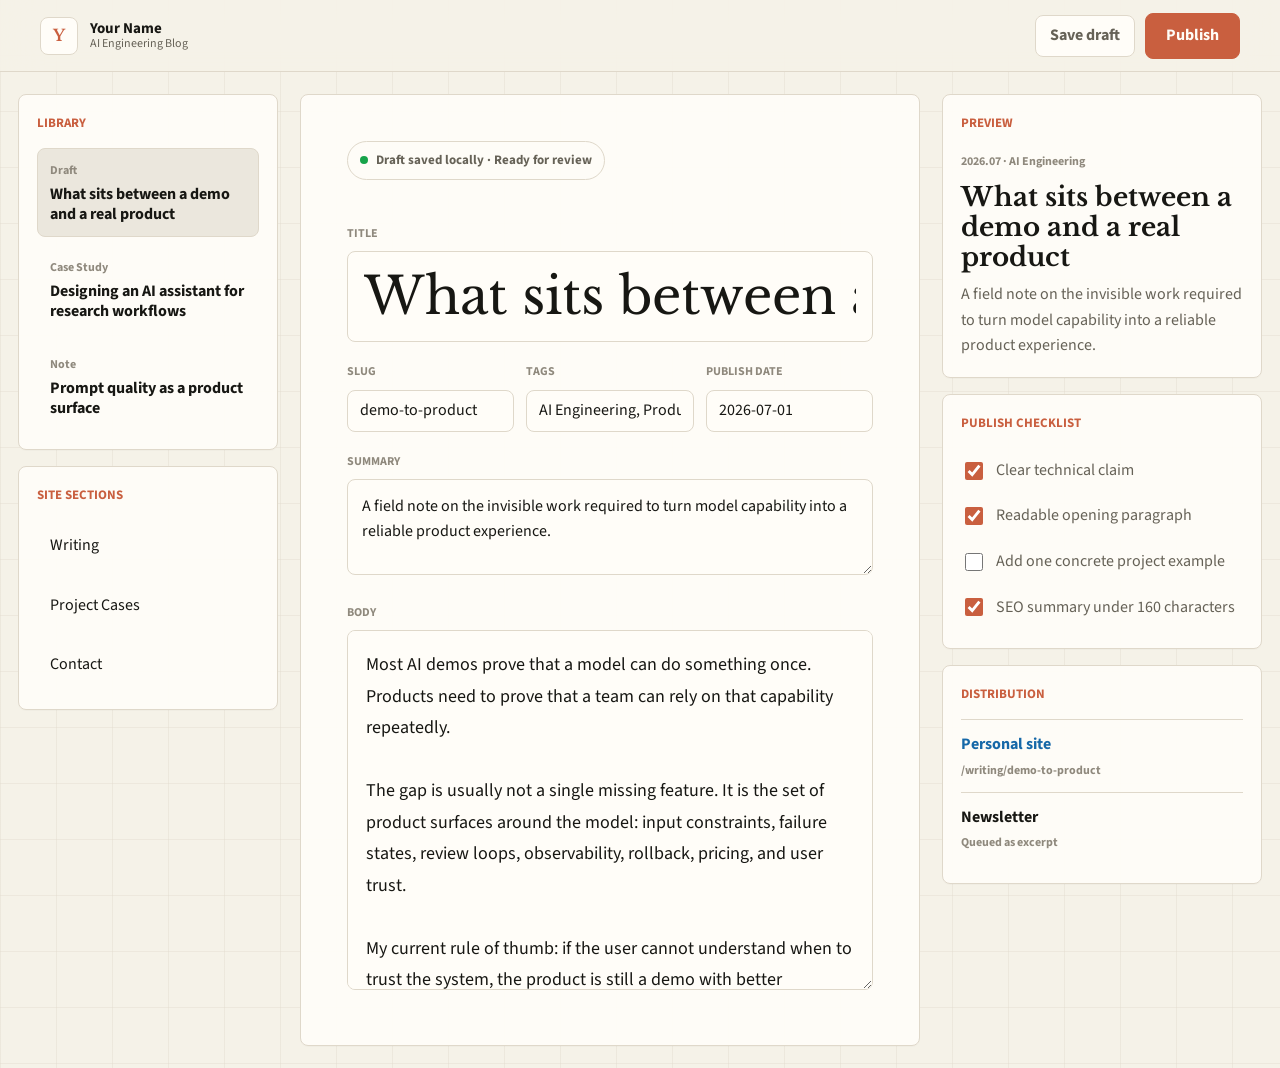
==== editor.html @ 2464685f "Publish personal website" ====
<!DOCTYPE html>
<html lang="en">
<head>
  <meta charset="UTF-8">
  <meta name="viewport" content="width=device-width, initial-scale=1.0">
  <title>Editor · Your Name</title>
  <meta name="description" content="Editing and publishing workspace for a personal AI engineering blog.">
  <link rel="preconnect" href="https://fonts.googleapis.com">
  <link rel="preconnect" href="https://fonts.gstatic.com" crossorigin>
  <link href="https://fonts.googleapis.com/css2?family=Libre+Baskerville:ital,wght@0,400;0,700;1,400&family=Source+Sans+3:wght@300;400;500;600;700&display=swap" rel="stylesheet">
  <link rel="stylesheet" href="assets/style.css">
  <link rel="stylesheet" href="assets/editor.css">
</head>
<body class="editor-body">
  <h1 class="sr-only">Content editor and publishing workspace</h1>
  <header class="editor-topbar">
    <a class="brand" href="index.html" aria-label="Back to site">
      <span class="brand-mark">Y</span>
      <span class="brand-copy">
        <strong>Your Name</strong>
        <span>AI Engineering Blog</span>
      </span>
    </a>
    <div class="editor-actions">
      <button class="text-button" id="saveDraft">Save draft</button>
      <button class="btn primary" id="publishButton">Publish</button>
    </div>
  </header>

  <main class="editor-shell">
    <aside class="editor-sidebar" aria-label="Content library">
      <div class="sidebar-block">
        <p class="eyebrow">Library</p>
        <button class="doc-item active">
          <span>Draft</span>
          <strong>What sits between a demo and a real product</strong>
        </button>
        <button class="doc-item">
          <span>Case Study</span>
          <strong>Designing an AI assistant for research workflows</strong>
        </button>
        <button class="doc-item">
          <span>Note</span>
          <strong>Prompt quality as a product surface</strong>
        </button>
      </div>
      <div class="sidebar-block">
        <p class="eyebrow">Site Sections</p>
        <a href="index.html#writing">Writing</a>
        <a href="index.html#cases">Project Cases</a>
        <a href="index.html#contact">Contact</a>
      </div>
    </aside>

    <section class="editor-main" aria-label="Post editor">
      <div class="editor-status">
        <span class="status-dot"></span>
        Draft saved locally · Ready for review
      </div>

      <label class="field-label" for="postTitle">Title</label>
      <input id="postTitle" class="title-input" value="What sits between a demo and a real product">

      <div class="meta-grid">
        <label>
          <span>Slug</span>
          <input value="demo-to-product">
        </label>
        <label>
          <span>Tags</span>
          <input value="AI Engineering, Product">
        </label>
        <label>
          <span>Publish Date</span>
          <input value="2026-07-01">
        </label>
      </div>

      <label class="field-label" for="summary">Summary</label>
      <textarea id="summary" class="summary-input">A field note on the invisible work required to turn model capability into a reliable product experience.</textarea>

      <label class="field-label" for="bodyCopy">Body</label>
      <textarea id="bodyCopy" class="body-input">Most AI demos prove that a model can do something once. Products need to prove that a team can rely on that capability repeatedly.

The gap is usually not a single missing feature. It is the set of product surfaces around the model: input constraints, failure states, review loops, observability, rollback, pricing, and user trust.

My current rule of thumb: if the user cannot understand when to trust the system, the product is still a demo with better packaging.</textarea>
    </section>

    <aside class="publish-panel" aria-label="Publishing panel">
      <section class="panel-card">
        <p class="eyebrow">Preview</p>
        <article class="mini-preview">
          <span>2026.07 · AI Engineering</span>
          <h2 id="previewTitle">What sits between a demo and a real product</h2>
          <p id="previewSummary">A field note on the invisible work required to turn model capability into a reliable product experience.</p>
        </article>
      </section>

      <section class="panel-card">
        <p class="eyebrow">Publish Checklist</p>
        <label class="check-row">
          <input type="checkbox" checked>
          <span>Clear technical claim</span>
        </label>
        <label class="check-row">
          <input type="checkbox" checked>
          <span>Readable opening paragraph</span>
        </label>
        <label class="check-row">
          <input type="checkbox">
          <span>Add one concrete project example</span>
        </label>
        <label class="check-row">
          <input type="checkbox" checked>
          <span>SEO summary under 160 characters</span>
        </label>
      </section>

      <section class="panel-card">
        <p class="eyebrow">Distribution</p>
        <div class="publish-target active">
          <strong>Personal site</strong>
          <span>/writing/demo-to-product</span>
        </div>
        <div class="publish-target">
          <strong>Newsletter</strong>
          <span>Queued as excerpt</span>
        </div>
      </section>
    </aside>
  </main>

  <div class="publish-toast" id="publishToast" role="status">
    Published to personal site preview.
  </div>

  <script src="assets/editor.js"></script>
</body>
</html>
---- assets/style.css ----
:root {
  --bg: #f5f2e8;
  --surface: #fffdf8;
  --surface-soft: #ebe7dd;
  --ink: #171713;
  --muted: #666257;
  --faint: #8f897d;
  --line: #dfd8ca;
  --accent: #c95f3f;
  --accent-2: #1668a8;
  --accent-3: #d39a2c;
  --shadow: 0 24px 80px rgba(38, 31, 20, 0.12);
  --radius: 8px;
  --font: "Source Sans 3", -apple-system, BlinkMacSystemFont, "Segoe UI", sans-serif;
  --serif: "Libre Baskerville", Georgia, serif;
}

[data-theme="dark"] {
  --bg: #111213;
  --surface: #191b1d;
  --surface-soft: #202327;
  --ink: #f1eee6;
  --muted: #b8b0a3;
  --faint: #817a70;
  --line: #30343a;
  --accent: #e37b59;
  --accent-2: #65b9f2;
  --accent-3: #e8b650;
  --shadow: 0 24px 80px rgba(0, 0, 0, 0.34);
}

* {
  box-sizing: border-box;
}

html {
  scroll-behavior: smooth;
}

body {
  margin: 0;
  min-width: 320px;
  background: var(--bg);
  color: var(--ink);
  font-family: var(--font);
  line-height: 1.6;
}

a {
  color: inherit;
  text-decoration: none;
}

img {
  display: block;
  max-width: 100%;
}

button {
  color: inherit;
  font: inherit;
}

.sr-only {
  position: absolute;
  width: 1px;
  height: 1px;
  padding: 0;
  margin: -1px;
  overflow: hidden;
  clip: rect(0, 0, 0, 0);
  white-space: nowrap;
  border: 0;
}

.navbar {
  position: fixed;
  z-index: 20;
  top: 0;
  left: 0;
  right: 0;
  display: flex;
  align-items: center;
  justify-content: space-between;
  height: 72px;
  padding: 0 clamp(18px, 5vw, 56px);
  background: color-mix(in srgb, var(--bg) 82%, transparent);
  border-bottom: 1px solid transparent;
  backdrop-filter: blur(18px);
  transition: border-color 180ms ease, height 180ms ease;
}

.navbar.scrolled {
  height: 62px;
  border-bottom-color: var(--line);
}

.brand {
  display: inline-flex;
  align-items: center;
  gap: 12px;
}

.brand-mark {
  display: grid;
  width: 38px;
  height: 38px;
  place-items: center;
  border: 1px solid var(--line);
  border-radius: var(--radius);
  background: var(--surface);
  color: var(--accent);
  font-family: var(--serif);
  font-weight: 700;
}

.brand-copy {
  display: grid;
  line-height: 1.1;
}

.brand-copy strong {
  font-size: 15px;
}

.brand-copy span {
  color: var(--muted);
  font-size: 12px;
}

.nav-links {
  display: flex;
  align-items: center;
  gap: 6px;
}

.nav-links a,
.theme-toggle {
  min-height: 36px;
  padding: 8px 12px;
  border: 1px solid transparent;
  border-radius: var(--radius);
  background: transparent;
  color: var(--muted);
  font-size: 14px;
}

.nav-links a:hover,
.theme-toggle:hover {
  border-color: var(--line);
  color: var(--ink);
}

.theme-toggle {
  width: 38px;
}

.nav-toggle {
  display: none;
  width: 40px;
  height: 40px;
  padding: 9px;
  border: 1px solid var(--line);
  border-radius: var(--radius);
  background: var(--surface);
}

.nav-toggle span {
  display: block;
  height: 2px;
  margin: 5px 0;
  background: var(--ink);
}

.hero {
  position: relative;
  display: grid;
  grid-template-columns: minmax(0, 1fr) minmax(320px, 430px);
  gap: clamp(36px, 7vw, 92px);
  align-items: center;
  min-height: 100svh;
  padding: 120px clamp(22px, 7vw, 92px) 64px;
  overflow: hidden;
}

.hero-bg {
  position: absolute;
  inset: 0;
  z-index: -1;
  background:
    radial-gradient(circle at 20% 12%, color-mix(in srgb, var(--accent-2) 18%, transparent), transparent 30%),
    radial-gradient(circle at 83% 22%, color-mix(in srgb, var(--accent) 22%, transparent), transparent 26%),
    linear-gradient(90deg, color-mix(in srgb, var(--line) 34%, transparent) 1px, transparent 1px),
    linear-gradient(0deg, color-mix(in srgb, var(--line) 34%, transparent) 1px, transparent 1px);
  background-size: auto, auto, 64px 64px, 64px 64px;
  mask-image: linear-gradient(to bottom, #000 58%, transparent);
}

.hero-content {
  max-width: 790px;
}

.eyebrow {
  margin: 0 0 14px;
  color: var(--accent);
  font-size: 13px;
  font-weight: 700;
  letter-spacing: 0;
  text-transform: uppercase;
}

.hero h1 {
  margin: 0;
  font-family: var(--serif);
  font-size: clamp(48px, 8vw, 96px);
  line-height: 1.04;
  letter-spacing: 0;
}

.hero h1 span {
  color: var(--accent);
  font-style: italic;
}

.hero-lead {
  max-width: 650px;
  margin: 28px 0 0;
  color: var(--muted);
  font-size: clamp(18px, 2.1vw, 23px);
}

.hero-actions {
  display: flex;
  flex-wrap: wrap;
  gap: 12px;
  margin-top: 34px;
}

.btn {
  display: inline-flex;
  align-items: center;
  justify-content: center;
  min-height: 46px;
  padding: 0 20px;
  border: 1px solid var(--line);
  border-radius: var(--radius);
  font-weight: 700;
}

.btn.primary {
  border-color: var(--accent);
  background: var(--accent);
  color: #fffdf8;
}

.btn.secondary {
  background: var(--surface);
}

.hero-card {
  position: relative;
  border: 1px solid var(--line);
  border-radius: var(--radius);
  background: var(--surface);
  box-shadow: var(--shadow);
  overflow: hidden;
}

.hero-card img {
  aspect-ratio: 1;
  width: 100%;
  object-fit: cover;
}

.signal-card {
  position: absolute;
  left: 16px;
  right: 16px;
  bottom: 16px;
  display: grid;
  gap: 4px;
  padding: 14px;
  border: 1px solid rgba(255, 255, 255, 0.18);
  border-radius: var(--radius);
  background: rgba(15, 17, 19, 0.72);
  color: #fff;
  backdrop-filter: blur(12px);
}

.signal-card span {
  color: #efb45f;
  font-size: 12px;
  font-weight: 700;
}

.signal-card strong {
  font-size: 15px;
  line-height: 1.35;
}

.section {
  padding: 108px 0;
}

.muted {
  background: var(--surface-soft);
}

.container {
  width: min(1120px, calc(100% - 44px));
  margin: 0 auto;
}

.section-head {
  max-width: 720px;
  margin-bottom: 42px;
}

.section-head h2,
.contact h2 {
  margin: 0;
  font-family: var(--serif);
  font-size: clamp(32px, 4.6vw, 56px);
  line-height: 1.12;
  letter-spacing: 0;
}

.section-head p:last-child {
  margin: 14px 0 0;
  color: var(--muted);
  font-size: 18px;
}

.view-list {
  border-top: 1px solid var(--line);
}

.view-item {
  border-bottom: 1px solid var(--line);
}

.view-head {
  display: grid;
  grid-template-columns: 54px minmax(0, 1fr) auto;
  align-items: center;
  gap: 16px;
  width: 100%;
  padding: 24px 0;
  border: 0;
  background: transparent;
  text-align: left;
}

.view-num {
  color: var(--accent);
  font-family: var(--serif);
  font-size: 20px;
}

.view-head strong {
  font-size: clamp(19px, 2.4vw, 27px);
  line-height: 1.28;
}

.view-tag,
.post-row > span,
.work-type {
  border: 1px solid var(--line);
  border-radius: 999px;
  padding: 4px 10px;
  color: var(--muted);
  font-size: 12px;
  font-weight: 700;
  white-space: nowrap;
}

.view-body {
  display: grid;
  grid-template-rows: 0fr;
  transition: grid-template-rows 220ms ease;
}

.view-body p {
  min-height: 0;
  margin: 0;
  overflow: hidden;
  color: var(--muted);
  font-size: 17px;
}

.view-item.open .view-body {
  grid-template-rows: 1fr;
  padding-bottom: 24px;
}

.writing-list {
  border: 1px solid var(--line);
  border-radius: var(--radius);
  background: var(--surface);
  overflow: hidden;
}

.post-row {
  display: grid;
  grid-template-columns: 92px minmax(0, 1fr) auto;
  gap: 20px;
  align-items: start;
  padding: 22px;
  border-bottom: 1px solid var(--line);
}

.post-row:last-child {
  border-bottom: 0;
}

.post-row:hover {
  background: color-mix(in srgb, var(--accent) 7%, transparent);
}

.post-row time {
  color: var(--faint);
  font-family: var(--serif);
  font-size: 14px;
}

.post-row strong {
  display: block;
  font-size: 20px;
  line-height: 1.3;
}

.post-row p {
  margin: 8px 0 0;
  color: var(--muted);
}

.works-grid {
  display: grid;
  grid-template-columns: repeat(3, minmax(0, 1fr));
  gap: 18px;
}

.work-card {
  min-height: 260px;
  padding: 24px;
  border: 1px solid var(--line);
  border-radius: var(--radius);
  background: var(--surface);
  box-shadow: 0 1px 0 rgba(0, 0, 0, 0.02);
}

.work-card h3 {
  margin: 22px 0 10px;
  font-size: 24px;
  line-height: 1.2;
}

.work-card p {
  margin: 0;
  color: var(--muted);
}

.work-card a {
  display: inline-flex;
  margin-top: 28px;
  color: var(--accent-2);
  font-weight: 700;
}

.case-timeline {
  display: grid;
  gap: 18px;
}

.case-timeline article {
  display: grid;
  grid-template-columns: 110px minmax(0, 1fr);
  gap: 24px;
  padding: 26px 0;
  border-top: 1px solid var(--line);
}

.case-timeline time {
  color: var(--accent);
  font-family: var(--serif);
  font-weight: 700;
}

.case-timeline h3 {
  margin: 0;
  font-size: clamp(22px, 3vw, 34px);
  line-height: 1.2;
}

.case-timeline p {
  grid-column: 2;
  margin: -12px 0 0;
  color: var(--muted);
}

.contact {
  padding: 108px 0;
  background: #111213;
  color: #f6f0e8;
}

.contact-inner {
  display: grid;
  gap: 26px;
}

.contact h2 {
  max-width: 850px;
}

.contact-links {
  display: flex;
  flex-wrap: wrap;
  gap: 12px;
}

.contact-links a {
  padding: 12px 16px;
  border: 1px solid rgba(255, 255, 255, 0.18);
  border-radius: var(--radius);
  color: #f6f0e8;
}

.reveal {
  opacity: 0;
  transform: translateY(18px);
  transition: opacity 520ms ease, transform 520ms ease;
}

.reveal.visible {
  opacity: 1;
  transform: translateY(0);
}

.delay-1 {
  transition-delay: 90ms;
}

.delay-2 {
  transition-delay: 180ms;
}

@media (max-width: 880px) {
  .nav-toggle {
    display: block;
  }

  .nav-links {
    position: absolute;
    top: 68px;
    left: 18px;
    right: 18px;
    display: none;
    flex-direction: column;
    align-items: stretch;
    padding: 10px;
    border: 1px solid var(--line);
    border-radius: var(--radius);
    background: var(--surface);
    box-shadow: var(--shadow);
  }

  .nav-links.open {
    display: flex;
  }

  .nav-links a,
  .theme-toggle {
    width: 100%;
    text-align: left;
  }

  .hero {
    grid-template-columns: 1fr;
    min-height: auto;
    padding-top: 112px;
  }

  .hero-card {
    max-width: 460px;
  }

  .works-grid {
    grid-template-columns: 1fr;
  }
}

@media (max-width: 620px) {
  .brand-copy span {
    display: none;
  }

  .section {
    padding: 78px 0;
  }

  .view-head,
  .post-row,
  .case-timeline article {
    grid-template-columns: 1fr;
    gap: 10px;
  }

  .case-timeline p {
    grid-column: auto;
    margin-top: 0;
  }

  .view-tag,
  .post-row > span {
    width: fit-content;
  }
}
---- assets/editor.css ----
.editor-body {
  min-height: 100vh;
  background:
    linear-gradient(90deg, color-mix(in srgb, var(--line) 38%, transparent) 1px, transparent 1px),
    linear-gradient(0deg, color-mix(in srgb, var(--line) 38%, transparent) 1px, transparent 1px),
    var(--bg);
  background-size: 56px 56px;
}

.editor-topbar {
  position: sticky;
  top: 0;
  z-index: 10;
  display: flex;
  align-items: center;
  justify-content: space-between;
  gap: 18px;
  height: 72px;
  padding: 0 clamp(18px, 4vw, 40px);
  border-bottom: 1px solid var(--line);
  background: color-mix(in srgb, var(--bg) 88%, transparent);
  backdrop-filter: blur(18px);
}

.editor-actions {
  display: flex;
  align-items: center;
  gap: 10px;
}

.text-button {
  min-height: 42px;
  padding: 0 14px;
  border: 1px solid var(--line);
  border-radius: var(--radius);
  background: var(--surface);
  color: var(--muted);
  font-weight: 700;
}

.editor-shell {
  display: grid;
  grid-template-columns: 260px minmax(0, 1fr) 320px;
  gap: 22px;
  width: min(1440px, calc(100% - 36px));
  margin: 22px auto;
}

.editor-sidebar,
.publish-panel {
  display: grid;
  align-content: start;
  gap: 16px;
}

.sidebar-block,
.panel-card,
.editor-main {
  border: 1px solid var(--line);
  border-radius: var(--radius);
  background: color-mix(in srgb, var(--surface) 94%, transparent);
  box-shadow: 0 1px 0 rgba(0, 0, 0, 0.02);
}

.sidebar-block,
.panel-card {
  padding: 18px;
}

.sidebar-block a,
.doc-item {
  display: grid;
  width: 100%;
  gap: 4px;
  margin-top: 8px;
  padding: 12px;
  border: 1px solid transparent;
  border-radius: var(--radius);
  background: transparent;
  text-align: left;
}

.doc-item.active,
.doc-item:hover,
.sidebar-block a:hover {
  border-color: var(--line);
  background: var(--surface-soft);
}

.doc-item span,
.publish-target span,
.mini-preview span {
  color: var(--faint);
  font-size: 12px;
  font-weight: 700;
}

.doc-item strong {
  line-height: 1.25;
}

.editor-main {
  min-height: calc(100vh - 116px);
  padding: clamp(22px, 4vw, 46px);
}

.editor-status {
  display: inline-flex;
  align-items: center;
  gap: 8px;
  margin-bottom: 24px;
  padding: 8px 12px;
  border: 1px solid var(--line);
  border-radius: 999px;
  color: var(--muted);
  font-size: 13px;
  font-weight: 700;
}

.status-dot {
  width: 8px;
  height: 8px;
  border-radius: 50%;
  background: #16a34a;
}

.field-label,
.meta-grid span {
  display: block;
  margin: 20px 0 8px;
  color: var(--faint);
  font-size: 12px;
  font-weight: 700;
  text-transform: uppercase;
}

.title-input,
.summary-input,
.body-input,
.meta-grid input {
  width: 100%;
  border: 1px solid var(--line);
  border-radius: var(--radius);
  background: var(--surface);
  color: var(--ink);
  font: inherit;
}

.title-input {
  padding: 16px;
  font-family: var(--serif);
  font-size: clamp(30px, 4vw, 52px);
  line-height: 1.12;
}

.summary-input {
  min-height: 96px;
  padding: 14px;
  resize: vertical;
}

.body-input {
  min-height: 360px;
  padding: 18px;
  resize: vertical;
  font-size: 18px;
  line-height: 1.75;
}

.meta-grid {
  display: grid;
  grid-template-columns: repeat(3, minmax(0, 1fr));
  gap: 12px;
}

.meta-grid input {
  min-height: 42px;
  padding: 0 12px;
}

.mini-preview h2 {
  margin: 10px 0;
  font-family: var(--serif);
  font-size: 26px;
  line-height: 1.14;
}

.mini-preview p {
  margin: 0;
  color: var(--muted);
}

.check-row {
  display: flex;
  align-items: center;
  gap: 10px;
  padding: 10px 0;
  color: var(--muted);
}

.check-row input {
  width: 18px;
  height: 18px;
  accent-color: var(--accent);
}

.publish-target {
  display: grid;
  gap: 3px;
  padding: 12px 0;
  border-top: 1px solid var(--line);
}

.publish-target.active strong {
  color: var(--accent-2);
}

.publish-toast {
  position: fixed;
  right: 24px;
  bottom: 24px;
  transform: translateY(18px);
  opacity: 0;
  padding: 14px 16px;
  border: 1px solid var(--line);
  border-radius: var(--radius);
  background: #111213;
  color: #fffdf8;
  box-shadow: var(--shadow);
  transition: opacity 180ms ease, transform 180ms ease;
  pointer-events: none;
}

.publish-toast.show {
  transform: translateY(0);
  opacity: 1;
}

@media (max-width: 1080px) {
  .editor-shell {
    grid-template-columns: 220px minmax(0, 1fr);
  }

  .publish-panel {
    grid-column: 1 / -1;
    grid-template-columns: repeat(3, minmax(0, 1fr));
  }
}

@media (max-width: 760px) {
  .editor-topbar {
    align-items: flex-start;
    height: auto;
    padding-top: 14px;
    padding-bottom: 14px;
    flex-direction: column;
  }

  .editor-shell,
  .publish-panel,
  .meta-grid {
    grid-template-columns: 1fr;
  }

  .editor-sidebar {
    order: 2;
  }

  .editor-main {
    min-height: auto;
  }
}
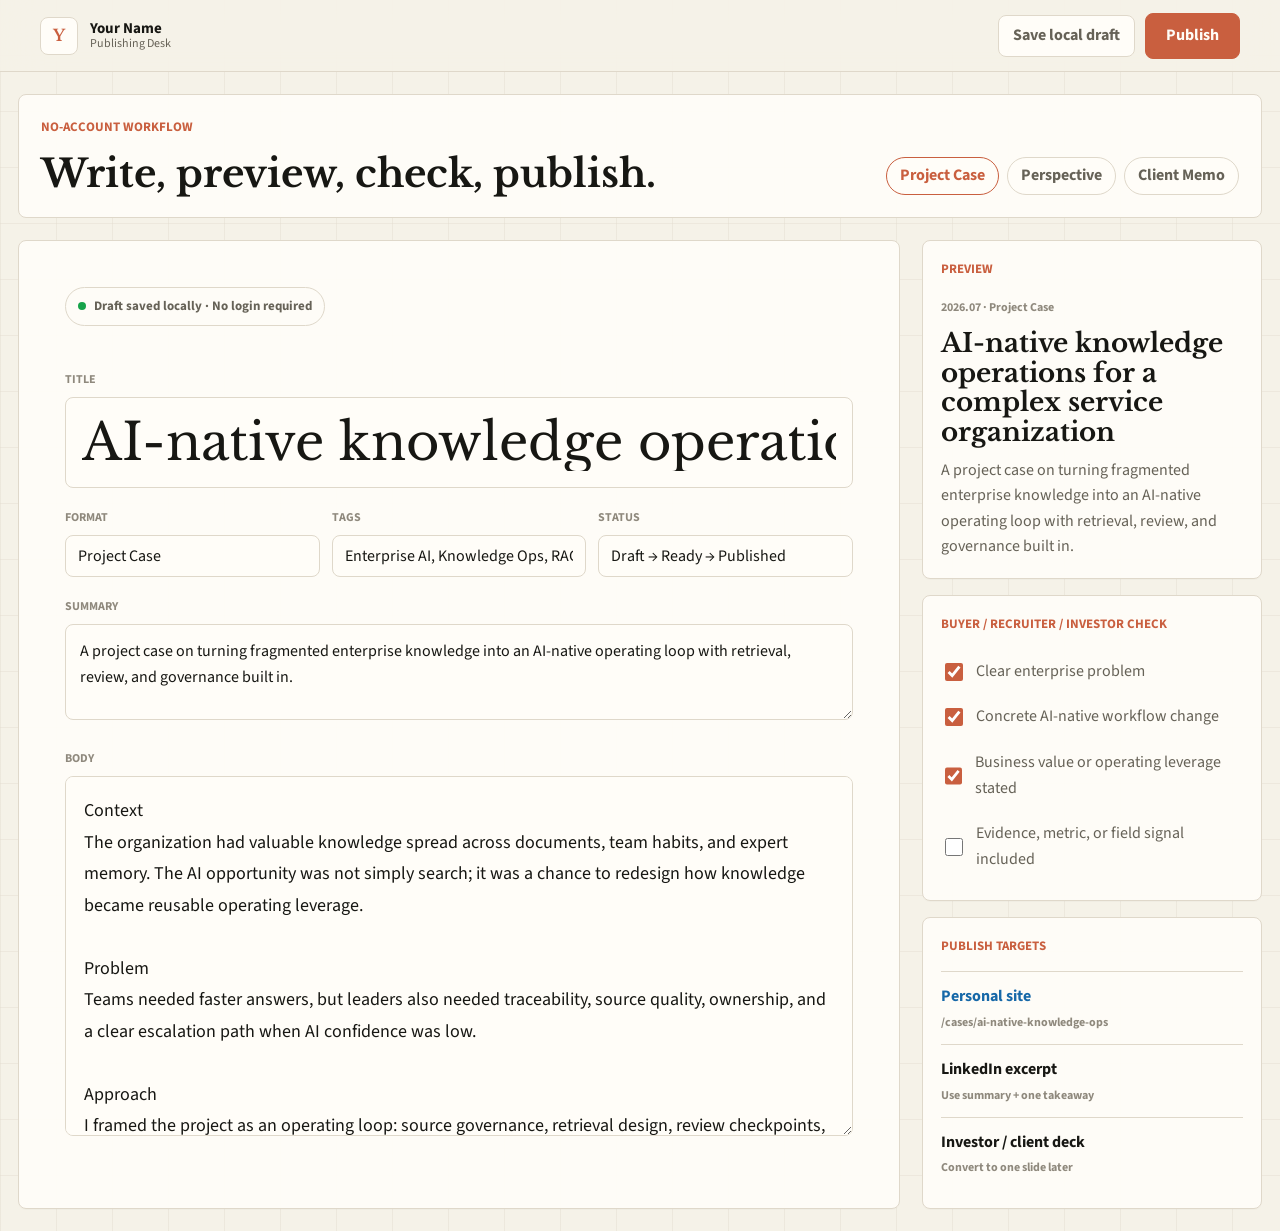
==== commit 82d146fb: "Refocus site on enterprise AI transformation" ====
--- a/editor.html
+++ b/editor.html
@@ -3,8 +3,8 @@
 <head>
   <meta charset="UTF-8">
   <meta name="viewport" content="width=device-width, initial-scale=1.0">
-  <title>Editor · Your Name</title>
-  <meta name="description" content="Editing and publishing workspace for a personal AI engineering blog.">
+  <title>Publishing Desk · Your Name</title>
+  <meta name="description" content="A lightweight publishing desk for enterprise AI-native transformation essays and project cases.">
   <link rel="preconnect" href="https://fonts.googleapis.com">
   <link rel="preconnect" href="https://fonts.gstatic.com" crossorigin>
   <link href="https://fonts.googleapis.com/css2?family=Libre+Baskerville:ital,wght@0,400;0,700;1,400&family=Source+Sans+3:wght@300;400;500;600;700&display=swap" rel="stylesheet">
@@ -18,114 +18,112 @@
       <span class="brand-mark">Y</span>
       <span class="brand-copy">
         <strong>Your Name</strong>
-        <span>AI Engineering Blog</span>
+        <span>Publishing Desk</span>
       </span>
     </a>
     <div class="editor-actions">
-      <button class="text-button" id="saveDraft">Save draft</button>
+      <button class="text-button" id="saveDraft">Save local draft</button>
       <button class="btn primary" id="publishButton">Publish</button>
     </div>
   </header>
 
-  <main class="editor-shell">
-    <aside class="editor-sidebar" aria-label="Content library">
-      <div class="sidebar-block">
-        <p class="eyebrow">Library</p>
-        <button class="doc-item active">
-          <span>Draft</span>
-          <strong>What sits between a demo and a real product</strong>
-        </button>
-        <button class="doc-item">
-          <span>Case Study</span>
-          <strong>Designing an AI assistant for research workflows</strong>
-        </button>
-        <button class="doc-item">
-          <span>Note</span>
-          <strong>Prompt quality as a product surface</strong>
-        </button>
+  <main class="editor-shell editor-shell--simple">
+    <section class="template-bar" aria-label="Writing templates">
+      <div>
+        <p class="eyebrow">No-account workflow</p>
+        <h2>Write, preview, check, publish.</h2>
       </div>
-      <div class="sidebar-block">
-        <p class="eyebrow">Site Sections</p>
-        <a href="index.html#writing">Writing</a>
-        <a href="index.html#cases">Project Cases</a>
-        <a href="index.html#contact">Contact</a>
+      <div class="template-actions">
+        <button class="template-chip active" data-template="case">Project Case</button>
+        <button class="template-chip" data-template="perspective">Perspective</button>
+        <button class="template-chip" data-template="memo">Client Memo</button>
       </div>
-    </aside>
+    </section>
 
     <section class="editor-main" aria-label="Post editor">
       <div class="editor-status">
         <span class="status-dot"></span>
-        Draft saved locally · Ready for review
+        Draft saved locally · No login required
       </div>
 
       <label class="field-label" for="postTitle">Title</label>
-      <input id="postTitle" class="title-input" value="What sits between a demo and a real product">
+      <input id="postTitle" class="title-input" value="AI-native knowledge operations for a complex service organization">
 
       <div class="meta-grid">
         <label>
-          <span>Slug</span>
-          <input value="demo-to-product">
+          <span>Format</span>
+          <input id="formatInput" value="Project Case">
         </label>
         <label>
           <span>Tags</span>
-          <input value="AI Engineering, Product">
+          <input id="tagsInput" value="Enterprise AI, Knowledge Ops, RAG">
         </label>
         <label>
-          <span>Publish Date</span>
-          <input value="2026-07-01">
+          <span>Status</span>
+          <input id="statusInput" value="Draft → Ready → Published">
         </label>
       </div>
 
       <label class="field-label" for="summary">Summary</label>
-      <textarea id="summary" class="summary-input">A field note on the invisible work required to turn model capability into a reliable product experience.</textarea>
+      <textarea id="summary" class="summary-input">A project case on turning fragmented enterprise knowledge into an AI-native operating loop with retrieval, review, and governance built in.</textarea>
 
       <label class="field-label" for="bodyCopy">Body</label>
-      <textarea id="bodyCopy" class="body-input">Most AI demos prove that a model can do something once. Products need to prove that a team can rely on that capability repeatedly.
+      <textarea id="bodyCopy" class="body-input">Context
+The organization had valuable knowledge spread across documents, team habits, and expert memory. The AI opportunity was not simply search; it was a chance to redesign how knowledge became reusable operating leverage.
 
-The gap is usually not a single missing feature. It is the set of product surfaces around the model: input constraints, failure states, review loops, observability, rollback, pricing, and user trust.
+Problem
+Teams needed faster answers, but leaders also needed traceability, source quality, ownership, and a clear escalation path when AI confidence was low.
 
-My current rule of thumb: if the user cannot understand when to trust the system, the product is still a demo with better packaging.</textarea>
+Approach
+I framed the project as an operating loop: source governance, retrieval design, review checkpoints, feedback capture, and adoption measurement.
+
+Takeaway
+Enterprise AI-native transformation works when the system changes how decisions flow, not just how information is retrieved.</textarea>
     </section>
 
     <aside class="publish-panel" aria-label="Publishing panel">
       <section class="panel-card">
         <p class="eyebrow">Preview</p>
         <article class="mini-preview">
-          <span>2026.07 · AI Engineering</span>
-          <h2 id="previewTitle">What sits between a demo and a real product</h2>
-          <p id="previewSummary">A field note on the invisible work required to turn model capability into a reliable product experience.</p>
+          <span id="previewMeta">2026.07 · Project Case</span>
+          <h2 id="previewTitle">AI-native knowledge operations for a complex service organization</h2>
+          <p id="previewSummary">A project case on turning fragmented enterprise knowledge into an AI-native operating loop with retrieval, review, and governance built in.</p>
         </article>
       </section>
 
       <section class="panel-card">
-        <p class="eyebrow">Publish Checklist</p>
+        <p class="eyebrow">Buyer / Recruiter / Investor Check</p>
         <label class="check-row">
           <input type="checkbox" checked>
-          <span>Clear technical claim</span>
+          <span>Clear enterprise problem</span>
         </label>
         <label class="check-row">
           <input type="checkbox" checked>
-          <span>Readable opening paragraph</span>
+          <span>Concrete AI-native workflow change</span>
+        </label>
+        <label class="check-row">
+          <input type="checkbox" checked>
+          <span>Business value or operating leverage stated</span>
         </label>
         <label class="check-row">
           <input type="checkbox">
-          <span>Add one concrete project example</span>
-        </label>
-        <label class="check-row">
-          <input type="checkbox" checked>
-          <span>SEO summary under 160 characters</span>
+          <span>Evidence, metric, or field signal included</span>
         </label>
       </section>
 
       <section class="panel-card">
-        <p class="eyebrow">Distribution</p>
+        <p class="eyebrow">Publish Targets</p>
         <div class="publish-target active">
           <strong>Personal site</strong>
-          <span>/writing/demo-to-product</span>
+          <span>/cases/ai-native-knowledge-ops</span>
         </div>
         <div class="publish-target">
-          <strong>Newsletter</strong>
-          <span>Queued as excerpt</span>
+          <strong>LinkedIn excerpt</strong>
+          <span>Use summary + one takeaway</span>
+        </div>
+        <div class="publish-target">
+          <strong>Investor / client deck</strong>
+          <span>Convert to one slide later</span>
         </div>
       </section>
     </aside>
--- a/assets/style.css
+++ b/assets/style.css
@@ -302,6 +302,41 @@
   padding: 108px 0;
 }
 
+.audience-strip {
+  padding: 24px 0 0;
+}
+
+.audience-grid {
+  display: grid;
+  grid-template-columns: repeat(3, minmax(0, 1fr));
+  gap: 1px;
+  border: 1px solid var(--line);
+  border-radius: var(--radius);
+  background: var(--line);
+  overflow: hidden;
+}
+
+.audience-grid div {
+  min-height: 150px;
+  padding: 22px;
+  background: var(--surface);
+}
+
+.audience-grid span {
+  display: block;
+  margin-bottom: 12px;
+  color: var(--accent);
+  font-size: 12px;
+  font-weight: 800;
+  text-transform: uppercase;
+}
+
+.audience-grid strong {
+  display: block;
+  font-size: clamp(18px, 2vw, 24px);
+  line-height: 1.25;
+}
+
 .muted {
   background: var(--surface-soft);
 }
@@ -467,9 +502,24 @@
   font-weight: 700;
 }
 
-.case-timeline {
+.case-timeline,
+.case-grid {
   display: grid;
   gap: 18px;
+}
+
+.case-grid {
+  grid-template-columns: repeat(3, minmax(0, 1fr));
+}
+
+.case-card {
+  display: flex;
+  min-height: 460px;
+  flex-direction: column;
+  padding: 24px;
+  border: 1px solid var(--line);
+  border-radius: var(--radius);
+  background: var(--surface);
 }
 
 .case-timeline article {
@@ -480,21 +530,75 @@
   border-top: 1px solid var(--line);
 }
 
-.case-timeline time {
+.case-timeline time,
+.case-card time {
   color: var(--accent);
   font-family: var(--serif);
   font-weight: 700;
 }
 
-.case-timeline h3 {
+.case-timeline h3,
+.case-card h3 {
   margin: 0;
   font-size: clamp(22px, 3vw, 34px);
   line-height: 1.2;
 }
 
+.case-card h3 {
+  margin-top: 18px;
+  font-size: clamp(23px, 2.5vw, 31px);
+}
+
 .case-timeline p {
   grid-column: 2;
   margin: -12px 0 0;
+  color: var(--muted);
+}
+
+.case-card p {
+  margin: 16px 0 0;
+  color: var(--muted);
+}
+
+.case-card ul {
+  display: grid;
+  gap: 10px;
+  margin: auto 0 0;
+  padding: 20px 0 0;
+  color: var(--muted);
+  list-style: none;
+}
+
+.case-card li {
+  padding-top: 10px;
+  border-top: 1px solid var(--line);
+}
+
+.method-grid {
+  display: grid;
+  grid-template-columns: repeat(3, minmax(0, 1fr));
+  gap: 18px;
+}
+
+.method-grid article {
+  padding: 24px 0 0;
+  border-top: 1px solid var(--line);
+}
+
+.method-grid span {
+  color: var(--accent);
+  font-family: var(--serif);
+  font-weight: 700;
+}
+
+.method-grid h3 {
+  margin: 16px 0 10px;
+  font-size: 26px;
+  line-height: 1.15;
+}
+
+.method-grid p {
+  margin: 0;
   color: var(--muted);
 }
 
@@ -588,6 +692,16 @@
   .works-grid {
     grid-template-columns: 1fr;
   }
+
+  .audience-grid,
+  .case-grid,
+  .method-grid {
+    grid-template-columns: 1fr;
+  }
+
+  .case-card {
+    min-height: auto;
+  }
 }
 
 @media (max-width: 620px) {
--- a/assets/editor.css
+++ b/assets/editor.css
@@ -46,6 +46,52 @@
   margin: 22px auto;
 }
 
+.editor-shell--simple {
+  grid-template-columns: minmax(0, 1fr) 340px;
+}
+
+.template-bar {
+  grid-column: 1 / -1;
+  display: flex;
+  align-items: end;
+  justify-content: space-between;
+  gap: 18px;
+  padding: 22px;
+  border: 1px solid var(--line);
+  border-radius: var(--radius);
+  background: color-mix(in srgb, var(--surface) 94%, transparent);
+}
+
+.template-bar h2 {
+  margin: 0;
+  font-family: var(--serif);
+  font-size: clamp(26px, 3vw, 42px);
+  line-height: 1.12;
+}
+
+.template-actions {
+  display: flex;
+  flex-wrap: wrap;
+  gap: 8px;
+  justify-content: flex-end;
+}
+
+.template-chip {
+  min-height: 38px;
+  padding: 0 13px;
+  border: 1px solid var(--line);
+  border-radius: 999px;
+  background: var(--surface);
+  color: var(--muted);
+  font-weight: 700;
+}
+
+.template-chip.active,
+.template-chip:hover {
+  border-color: var(--accent);
+  color: var(--accent);
+}
+
 .editor-sidebar,
 .publish-panel {
   display: grid;
@@ -237,12 +283,12 @@
 }
 
 @media (max-width: 1080px) {
-  .editor-shell {
-    grid-template-columns: 220px minmax(0, 1fr);
+  .editor-shell,
+  .editor-shell--simple {
+    grid-template-columns: minmax(0, 1fr);
   }
 
   .publish-panel {
-    grid-column: 1 / -1;
     grid-template-columns: repeat(3, minmax(0, 1fr));
   }
 }
@@ -257,11 +303,21 @@
   }
 
   .editor-shell,
+  .editor-shell--simple,
   .publish-panel,
   .meta-grid {
     grid-template-columns: 1fr;
   }
 
+  .template-bar {
+    align-items: stretch;
+    flex-direction: column;
+  }
+
+  .template-actions {
+    justify-content: flex-start;
+  }
+
   .editor-sidebar {
     order: 2;
   }
